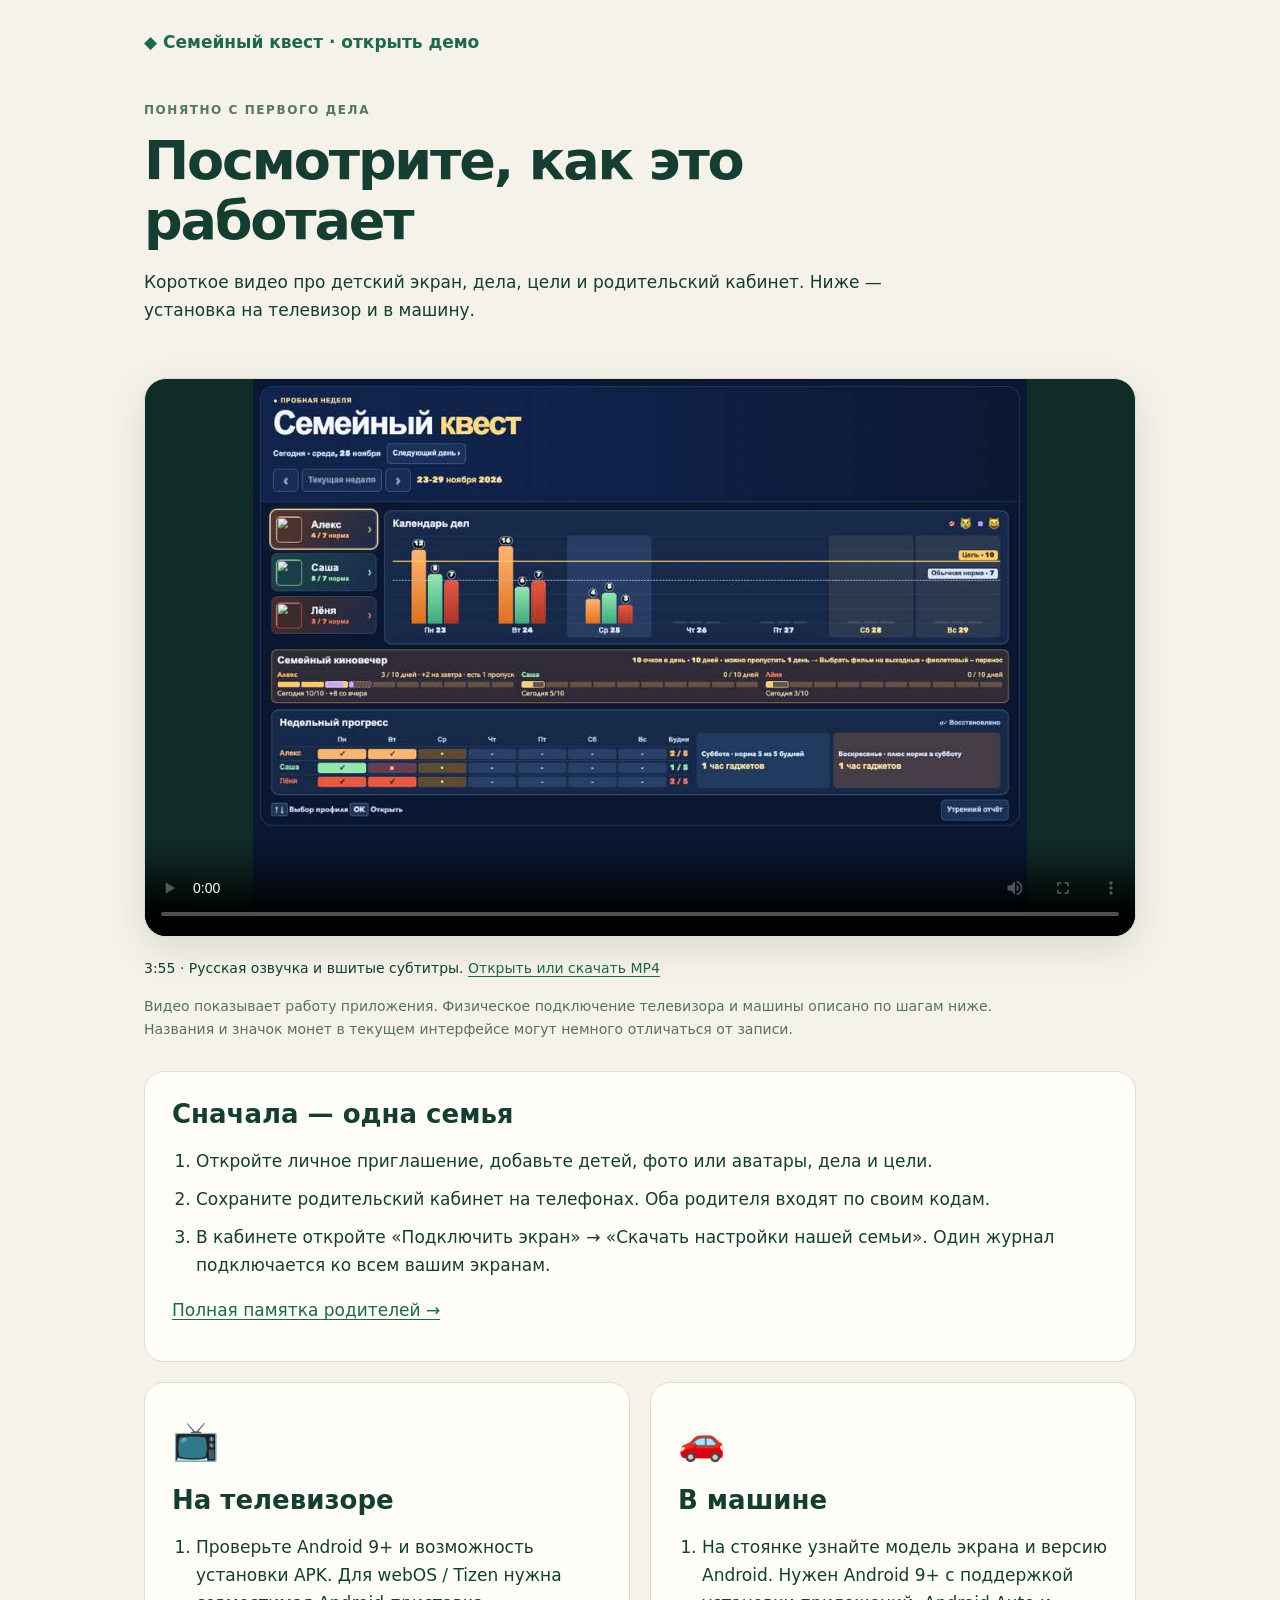
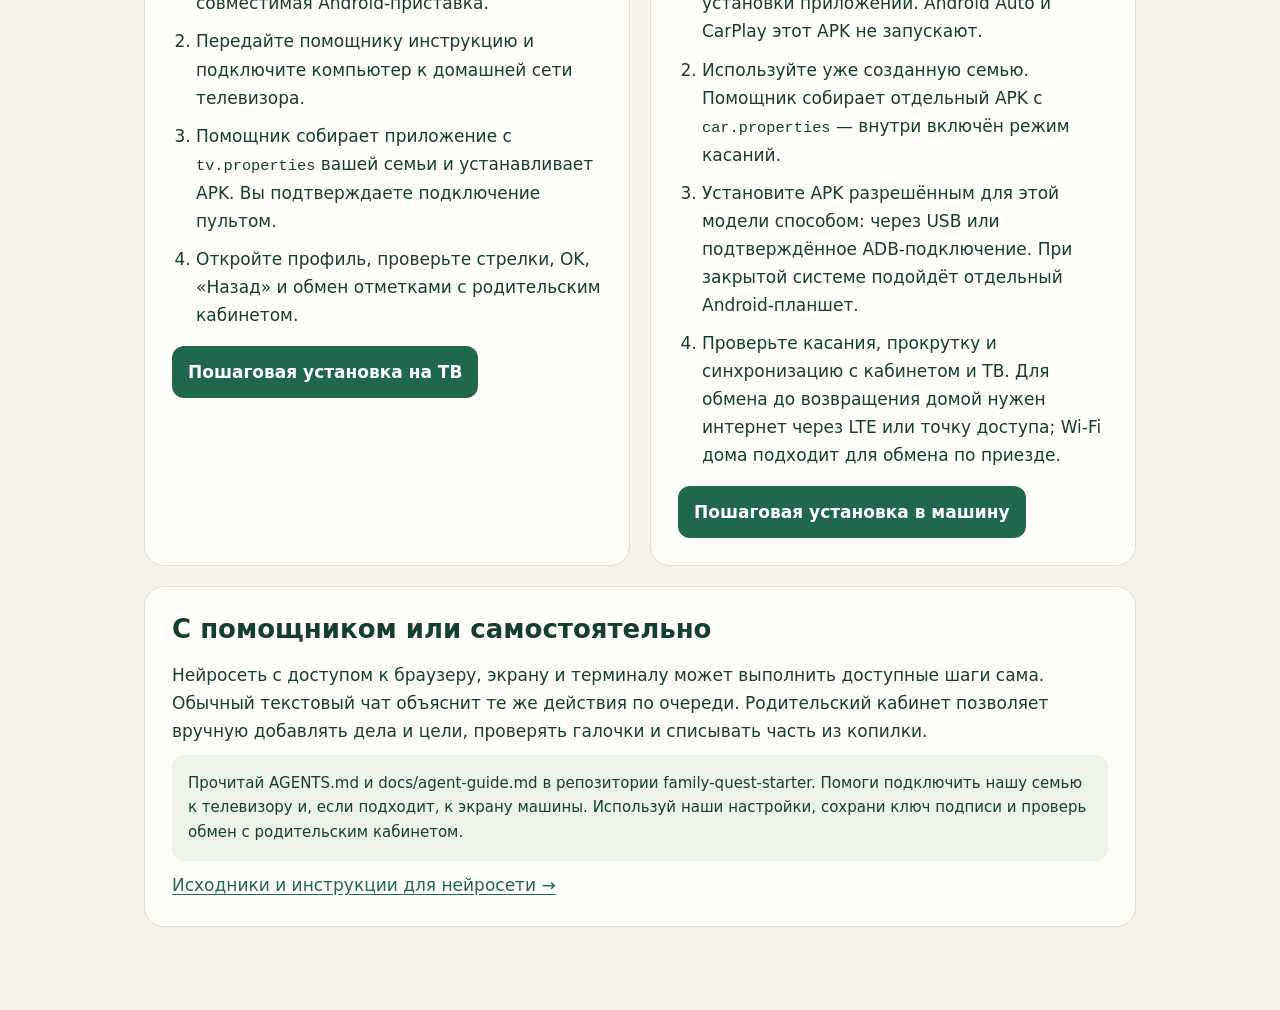
==== guide/index.html @ 2d3b4f33 "Publish watchable video guide and coin icons" ====
<!doctype html>
<html lang="ru"><head><meta charset="utf-8"><meta name="viewport" content="width=device-width,initial-scale=1">
<title>Видео и установка · Семейный квест</title><link rel="stylesheet" href="guide.css"></head>
<body><main>
<a class="brand" href="../?demo=1">◆ Семейный квест · открыть демо</a>
<header><p class="eyebrow">ПОНЯТНО С ПЕРВОГО ДЕЛА</p><h1>Посмотрите, как это работает</h1><p>Короткое видео про детский экран, дела, цели и родительский кабинет. Ниже — установка на телевизор и в машину.</p></header>
<section class="player" aria-label="Видеоинструкция на русском языке">
<video controls playsinline preload="metadata" poster="poster.jpg"><source src="https://github.com/KhunKomarov/family-quest-starter/releases/download/v1.3.0/family-quest-guide-ru.mp4" type="video/mp4">Откройте видео по ссылке под плеером.</video>
</section>
<p class="caption">3:55 · Русская озвучка и вшитые субтитры. <a href="https://github.com/KhunKomarov/family-quest-starter/releases/download/v1.3.0/family-quest-guide-ru.mp4">Открыть или скачать MP4</a></p>
<p class="note">Видео показывает работу приложения. Физическое подключение телевизора и машины описано по шагам ниже. Названия и значок монет в текущем интерфейсе могут немного отличаться от записи.</p>
<section><h2>Сначала — одна семья</h2><ol><li>Откройте личное приглашение, добавьте детей, фото или аватары, дела и цели.</li><li>Сохраните родительский кабинет на телефонах. Оба родителя входят по своим кодам.</li><li>В кабинете откройте «Подключить экран» → «Скачать настройки нашей семьи». Один журнал подключается ко всем вашим экранам.</li></ol><p><a href="https://github.com/KhunKomarov/family-quest-starter/blob/main/docs/family-guide.md">Полная памятка родителей →</a></p></section>
<div class="devices"><section><span class="device" aria-hidden="true">📺</span><h2>На телевизоре</h2><ol><li>Проверьте Android 9+ и возможность установки APK. Для webOS / Tizen нужна совместимая Android-приставка.</li><li>Передайте помощнику инструкцию и подключите компьютер к домашней сети телевизора.</li><li>Помощник собирает приложение с <code>tv.properties</code> вашей семьи и устанавливает APK. Вы подтверждаете подключение пультом.</li><li>Откройте профиль, проверьте стрелки, OK, «Назад» и обмен отметками с родительским кабинетом.</li></ol><a class="button" href="https://github.com/KhunKomarov/family-quest-starter/blob/main/docs/agent-guide.md">Пошаговая установка на ТВ</a></section>
<section id="car"><span class="device" aria-hidden="true">🚗</span><h2>В машине</h2><ol><li>На стоянке узнайте модель экрана и версию Android. Нужен Android 9+ с поддержкой установки приложений. Android Auto и CarPlay этот APK не запускают.</li><li>Используйте уже созданную семью. Помощник собирает отдельный APK с <code>car.properties</code> — внутри включён режим касаний.</li><li>Установите APK разрешённым для этой модели способом: через USB или подтверждённое ADB-подключение. При закрытой системе подойдёт отдельный Android-планшет.</li><li>Проверьте касания, прокрутку и синхронизацию с кабинетом и ТВ. Для обмена до возвращения домой нужен интернет через LTE или точку доступа; Wi-Fi дома подходит для обмена по приезде.</li></ol><a class="button" href="https://github.com/KhunKomarov/family-quest-starter/blob/main/docs/car-install.md">Пошаговая установка в машину</a></section></div>
<section><h2>С помощником или самостоятельно</h2><p>Нейросеть с доступом к браузеру, экрану и терминалу может выполнить доступные шаги сама. Обычный текстовый чат объяснит те же действия по очереди. Родительский кабинет позволяет вручную добавлять дела и цели, проверять галочки и списывать часть из копилки.</p><p class="prompt">Прочитай AGENTS.md и docs/agent-guide.md в репозитории family-quest-starter. Помоги подключить нашу семью к телевизору и, если подходит, к экрану машины. Используй наши настройки, сохрани ключ подписи и проверь обмен с родительским кабинетом.</p><a href="https://github.com/KhunKomarov/family-quest-starter">Исходники и инструкции для нейросети →</a></section>
</main></body></html>
---- guide/guide.css ----
*{box-sizing:border-box}body{margin:0;background:#f5f2e9;color:#153d32;font:17px/1.65 system-ui,sans-serif}main{max-width:1040px;margin:auto;padding:28px 24px 64px}a{color:#1f674d;text-underline-offset:3px}.brand{font-weight:750;text-decoration:none}header{max-width:770px;padding:35px 0 24px}h1{font-size:clamp(33px,5vw,54px);line-height:1.12;letter-spacing:-.04em;margin:10px 0 16px}h2{line-height:1.2;margin:0 0 15px;font-size:26px}p{margin:10px 0}.eyebrow{font-size:12px;letter-spacing:.13em;font-weight:800;color:#557568}.player{padding:0;background:#102c27;border-radius:22px;overflow:hidden;box-shadow:0 12px 36px #163c3220}.player video{display:block;width:100%;aspect-ratio:16/9}.caption{font-size:14px;margin:15px 0}.note{font-size:14px;color:#587064;max-width:850px;margin-bottom:30px}section{padding:27px;background:#fffdf8;border:1px solid #dedfd3;border-radius:20px;margin:20px 0}ol{padding-left:24px}li{margin:10px 0}.devices{display:grid;grid-template-columns:1fr 1fr;gap:20px}.devices section{margin:0}.device{font-size:38px;display:block;margin-bottom:12px}.button{display:inline-block;padding:12px 16px;min-height:48px;background:#1f674d;color:white;border-radius:12px;text-decoration:none;font-weight:650}.prompt{padding:16px;border-radius:12px;background:#edf3e9;font-size:15px}code{font-size:.9em;overflow-wrap:anywhere}:focus-visible{outline:3px solid #b47714;outline-offset:4px}@media(max-width:680px){main{padding:20px 16px 40px}.devices{grid-template-columns:1fr}section{padding:21px}.caption a{display:block}}
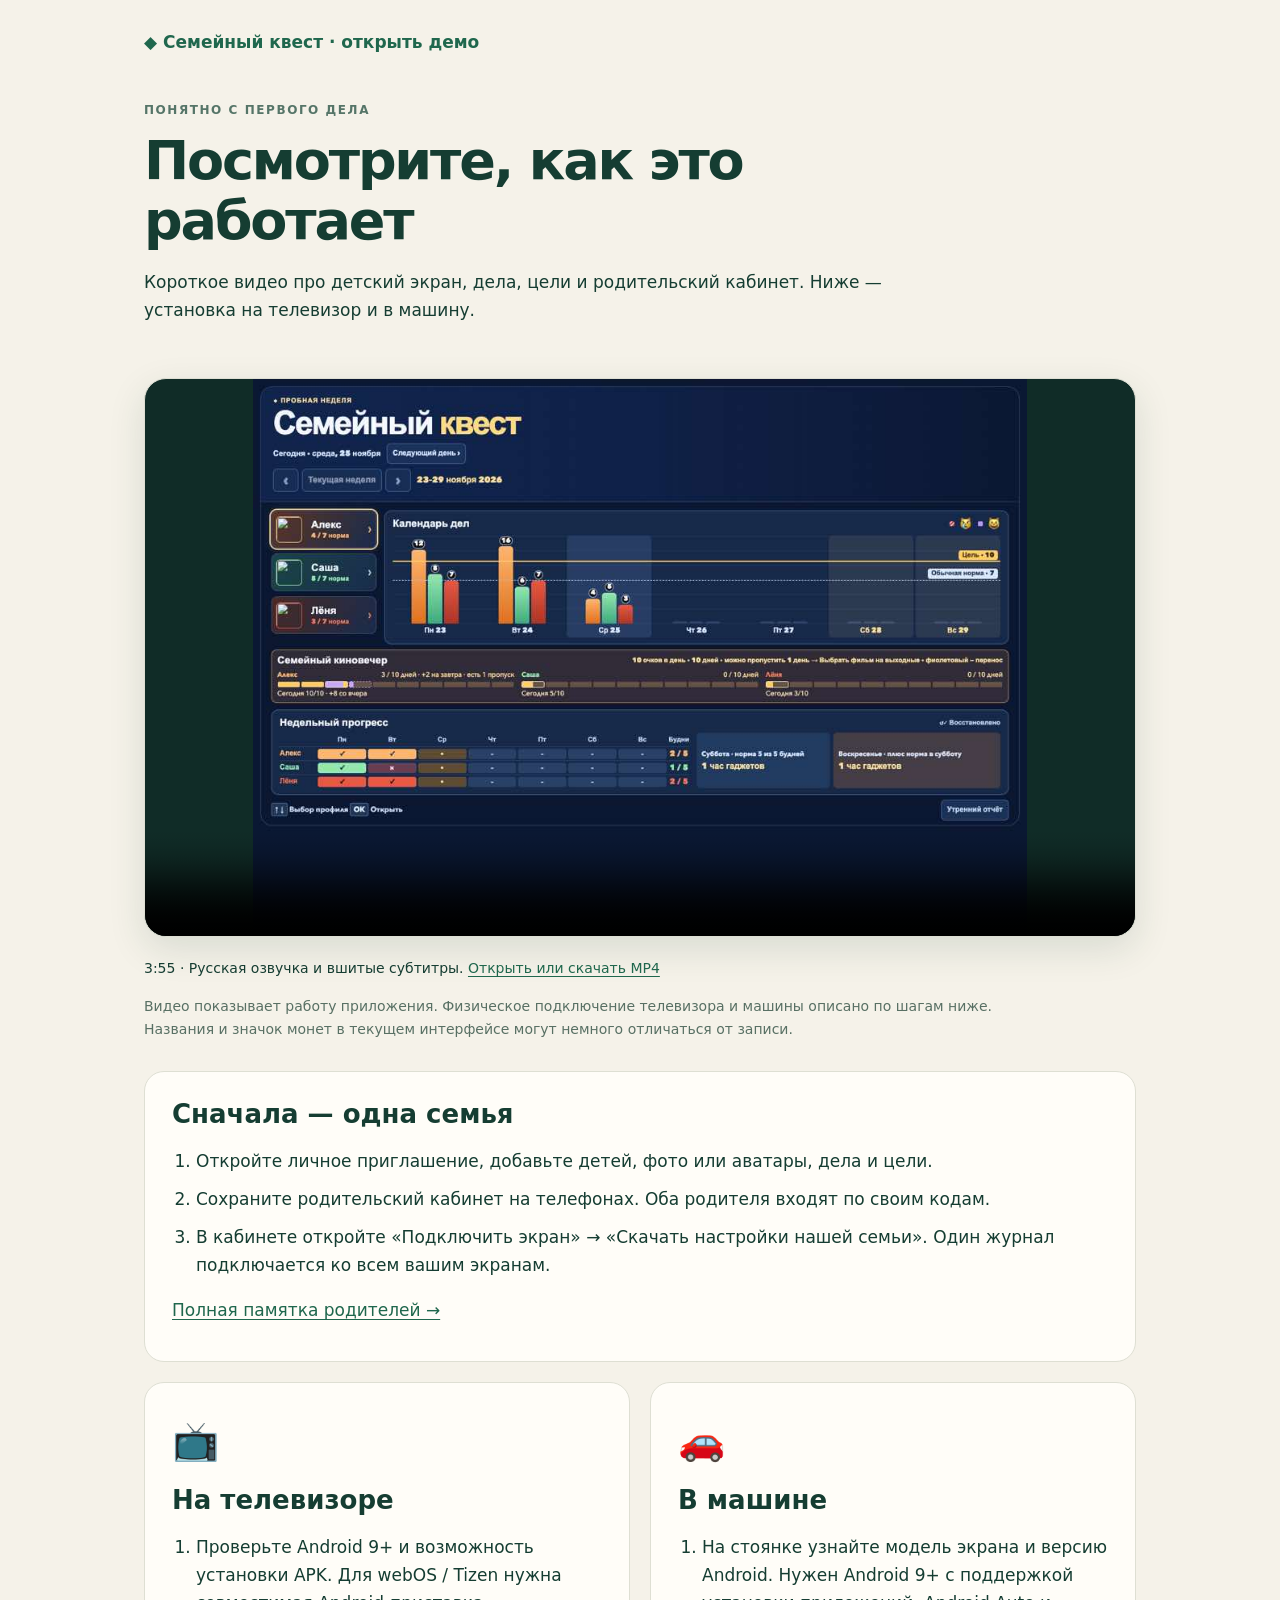
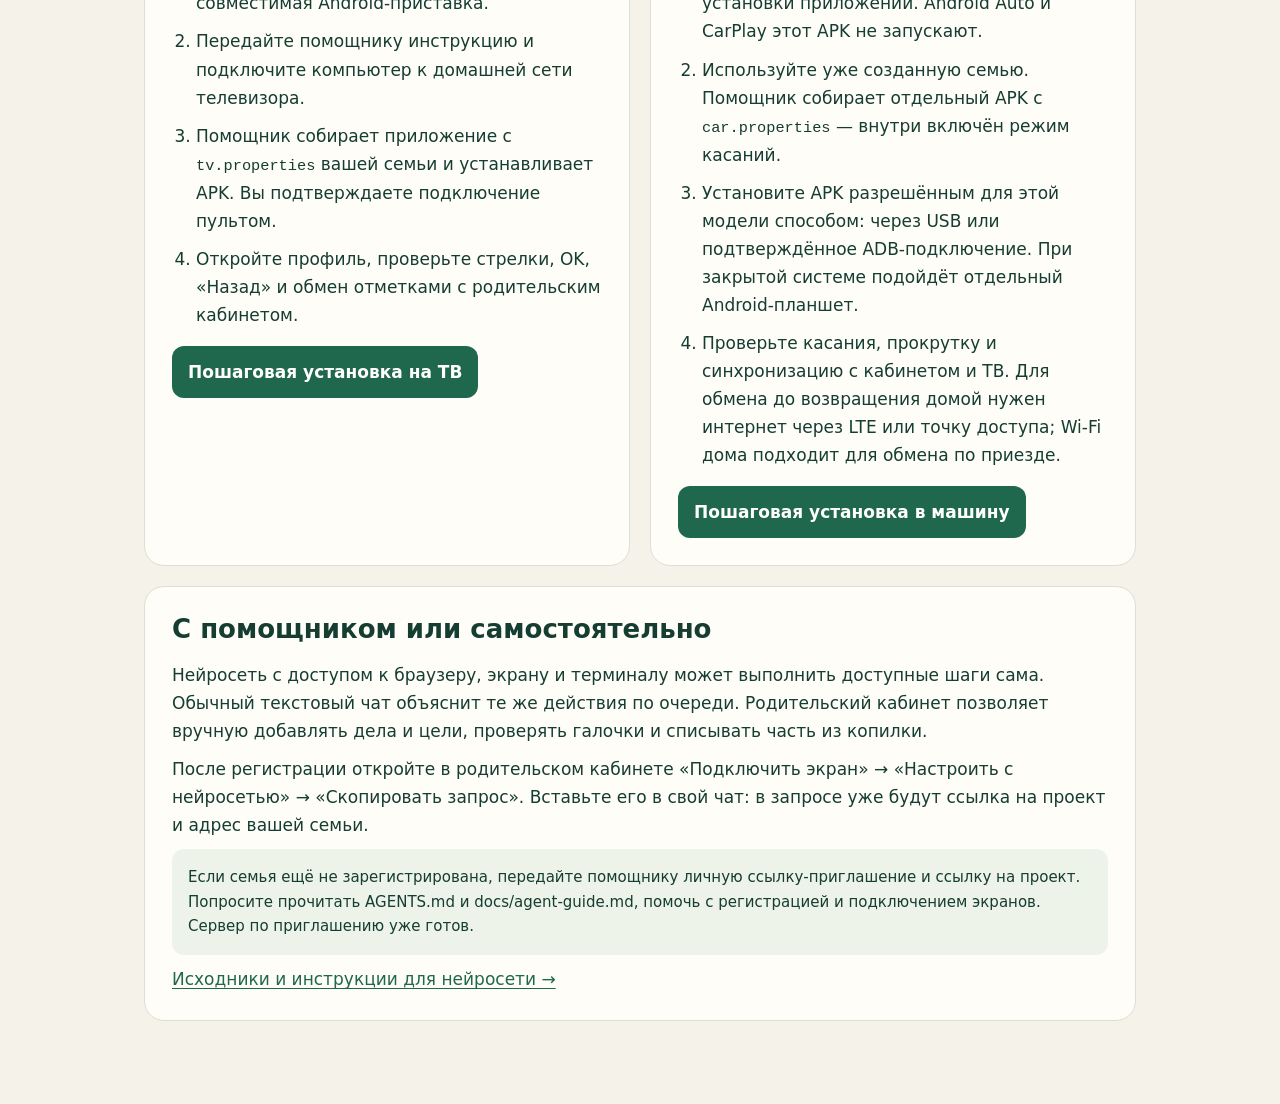
==== commit 28e074b5: "Explain where to copy the family's AI setup request" ====
--- a/guide/index.html
+++ b/guide/index.html
@@ -12,5 +12,5 @@
 <section><h2>Сначала — одна семья</h2><ol><li>Откройте личное приглашение, добавьте детей, фото или аватары, дела и цели.</li><li>Сохраните родительский кабинет на телефонах. Оба родителя входят по своим кодам.</li><li>В кабинете откройте «Подключить экран» → «Скачать настройки нашей семьи». Один журнал подключается ко всем вашим экранам.</li></ol><p><a href="https://github.com/KhunKomarov/family-quest-starter/blob/main/docs/family-guide.md">Полная памятка родителей →</a></p></section>
 <div class="devices"><section><span class="device" aria-hidden="true">📺</span><h2>На телевизоре</h2><ol><li>Проверьте Android 9+ и возможность установки APK. Для webOS / Tizen нужна совместимая Android-приставка.</li><li>Передайте помощнику инструкцию и подключите компьютер к домашней сети телевизора.</li><li>Помощник собирает приложение с <code>tv.properties</code> вашей семьи и устанавливает APK. Вы подтверждаете подключение пультом.</li><li>Откройте профиль, проверьте стрелки, OK, «Назад» и обмен отметками с родительским кабинетом.</li></ol><a class="button" href="https://github.com/KhunKomarov/family-quest-starter/blob/main/docs/agent-guide.md">Пошаговая установка на ТВ</a></section>
 <section id="car"><span class="device" aria-hidden="true">🚗</span><h2>В машине</h2><ol><li>На стоянке узнайте модель экрана и версию Android. Нужен Android 9+ с поддержкой установки приложений. Android Auto и CarPlay этот APK не запускают.</li><li>Используйте уже созданную семью. Помощник собирает отдельный APK с <code>car.properties</code> — внутри включён режим касаний.</li><li>Установите APK разрешённым для этой модели способом: через USB или подтверждённое ADB-подключение. При закрытой системе подойдёт отдельный Android-планшет.</li><li>Проверьте касания, прокрутку и синхронизацию с кабинетом и ТВ. Для обмена до возвращения домой нужен интернет через LTE или точку доступа; Wi-Fi дома подходит для обмена по приезде.</li></ol><a class="button" href="https://github.com/KhunKomarov/family-quest-starter/blob/main/docs/car-install.md">Пошаговая установка в машину</a></section></div>
-<section><h2>С помощником или самостоятельно</h2><p>Нейросеть с доступом к браузеру, экрану и терминалу может выполнить доступные шаги сама. Обычный текстовый чат объяснит те же действия по очереди. Родительский кабинет позволяет вручную добавлять дела и цели, проверять галочки и списывать часть из копилки.</p><p class="prompt">Прочитай AGENTS.md и docs/agent-guide.md в репозитории family-quest-starter. Помоги подключить нашу семью к телевизору и, если подходит, к экрану машины. Используй наши настройки, сохрани ключ подписи и проверь обмен с родительским кабинетом.</p><a href="https://github.com/KhunKomarov/family-quest-starter">Исходники и инструкции для нейросети →</a></section>
+<section id="ai"><h2>С помощником или самостоятельно</h2><p>Нейросеть с доступом к браузеру, экрану и терминалу может выполнить доступные шаги сама. Обычный текстовый чат объяснит те же действия по очереди. Родительский кабинет позволяет вручную добавлять дела и цели, проверять галочки и списывать часть из копилки.</p><p>После регистрации откройте в родительском кабинете «Подключить экран» → «Настроить с нейросетью» → «Скопировать запрос». Вставьте его в свой чат: в запросе уже будут ссылка на проект и адрес вашей семьи.</p><p class="prompt">Если семья ещё не зарегистрирована, передайте помощнику личную ссылку-приглашение и ссылку на проект. Попросите прочитать AGENTS.md и docs/agent-guide.md, помочь с регистрацией и подключением экранов. Сервер по приглашению уже готов.</p><a href="https://github.com/KhunKomarov/family-quest-starter">Исходники и инструкции для нейросети →</a></section>
 </main></body></html>
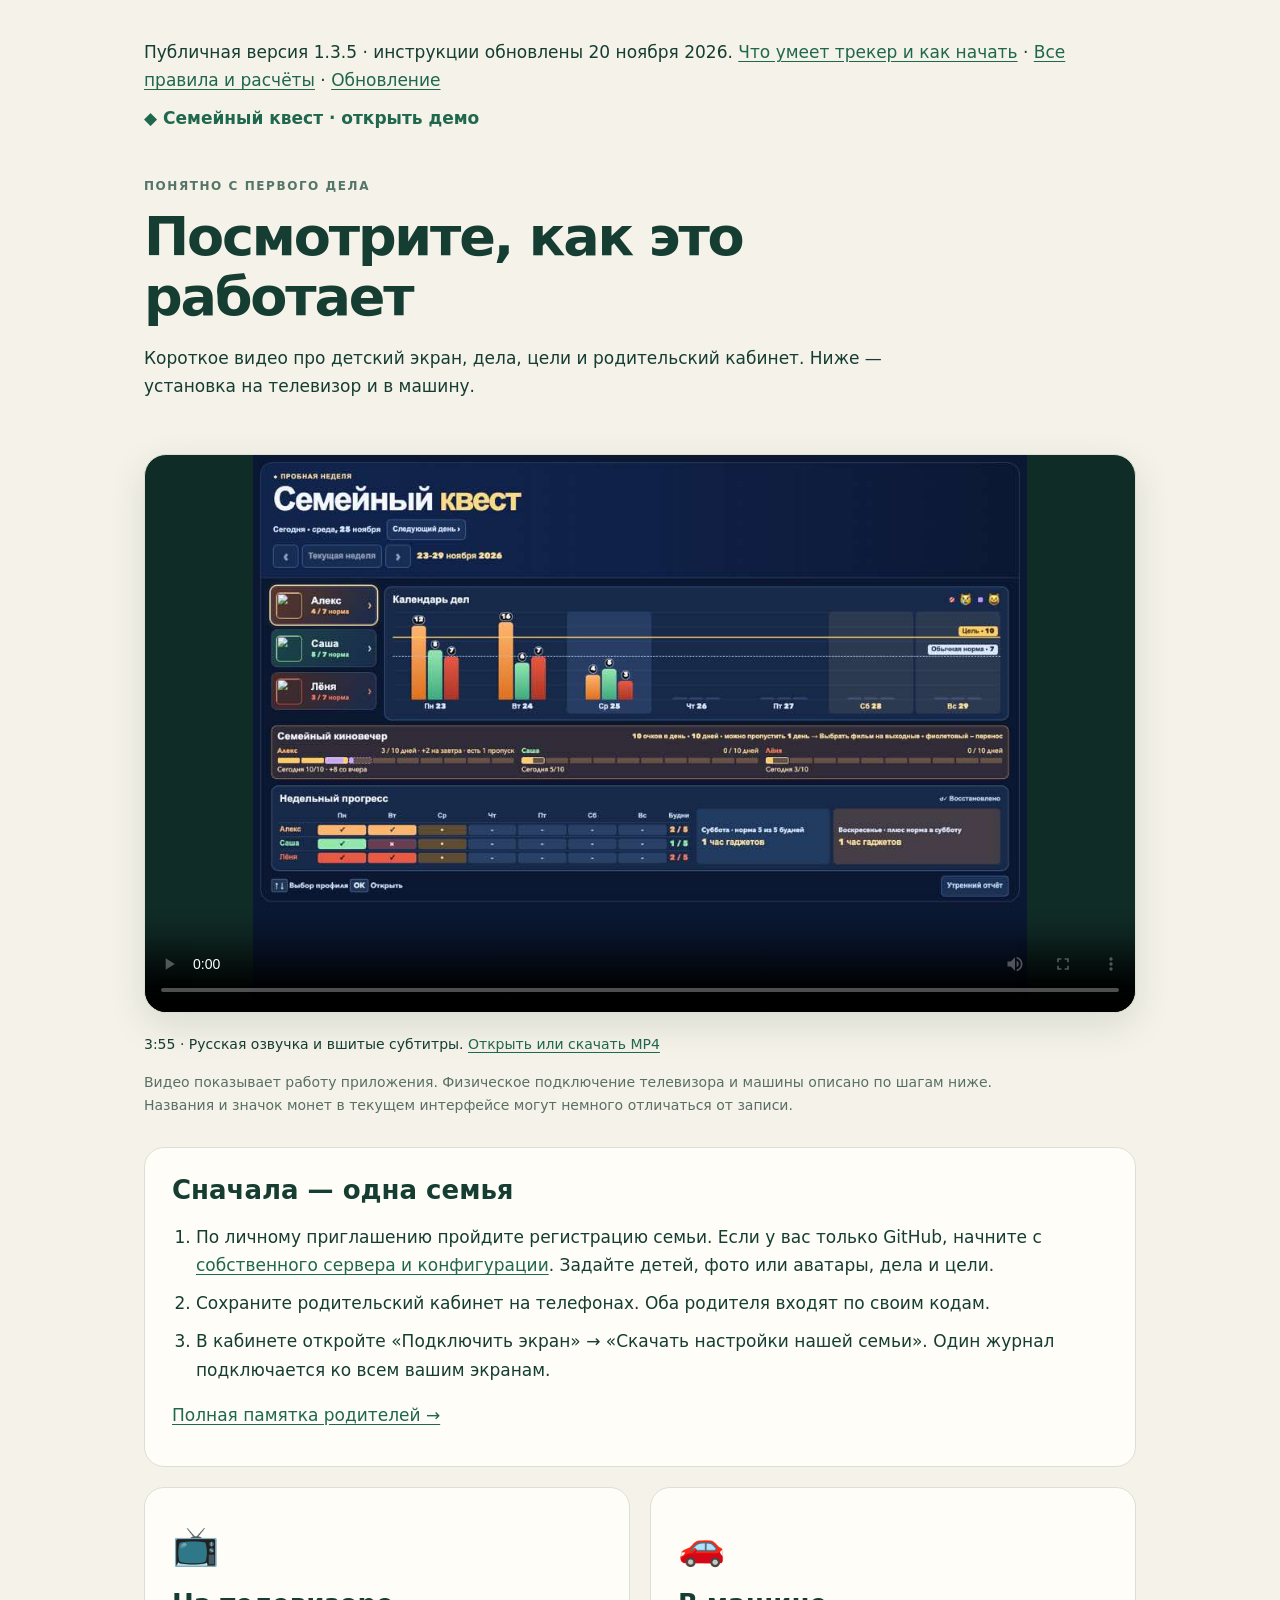
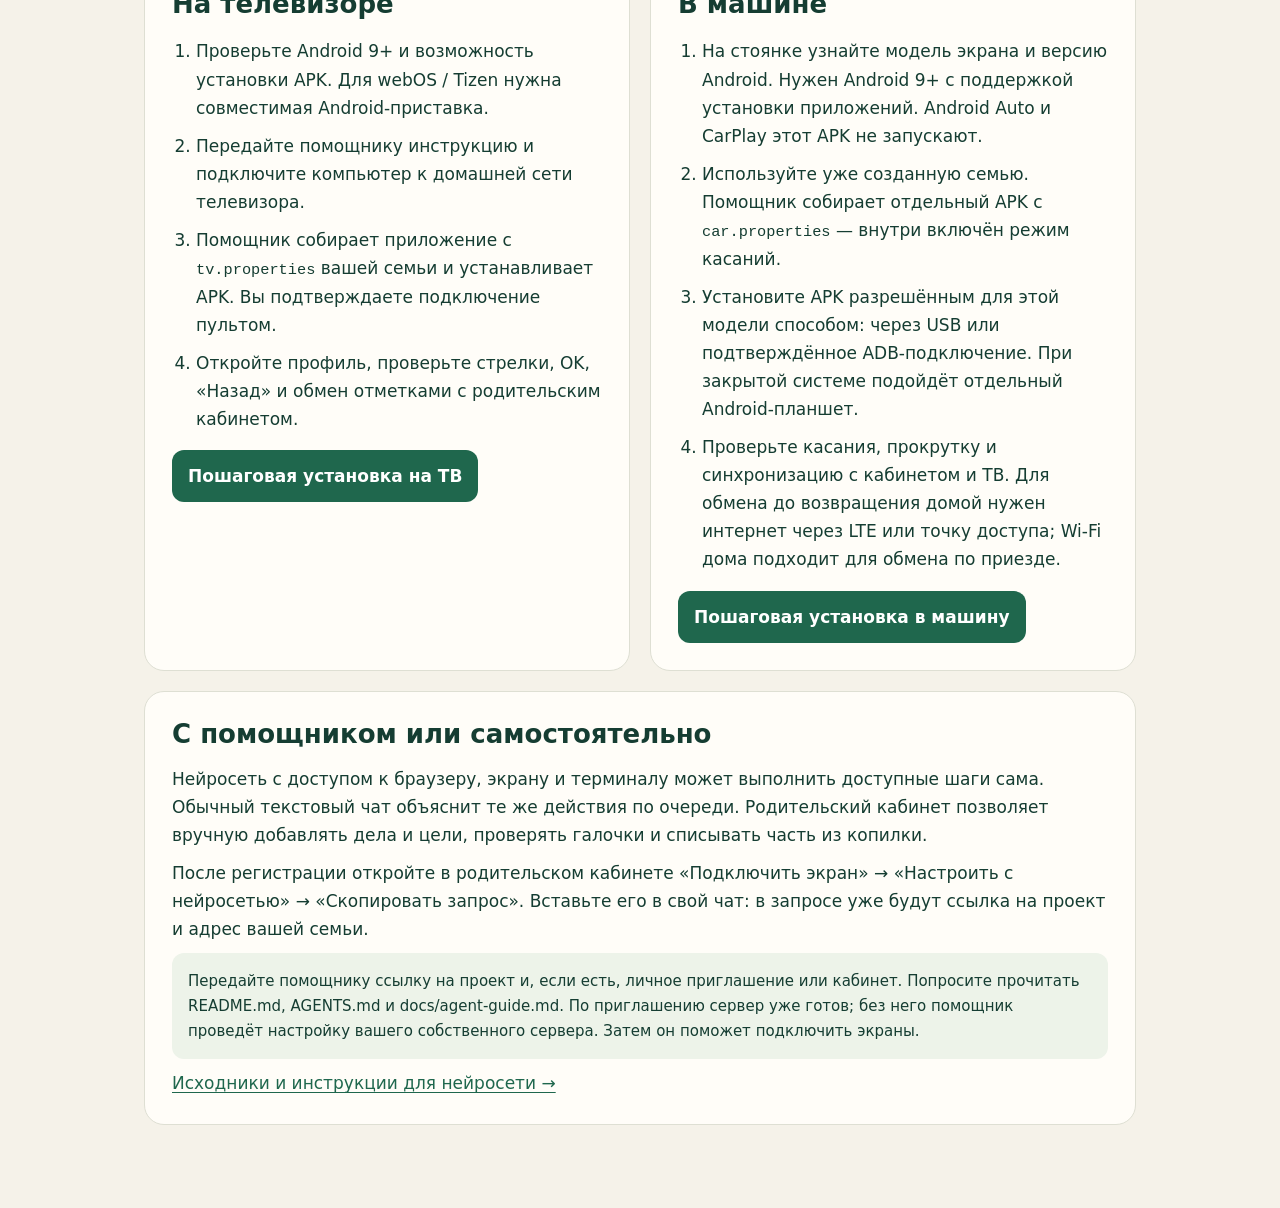
==== commit 81a28c2a: "Link current setup, scoring rules and update guide from video page" ====
--- a/guide/index.html
+++ b/guide/index.html
@@ -2,6 +2,8 @@
 <html lang="ru"><head><meta charset="utf-8"><meta name="viewport" content="width=device-width,initial-scale=1">
 <title>Видео и установка · Семейный квест</title><link rel="stylesheet" href="guide.css"></head>
 <body><main>
+<p>Публичная версия 1.3.5 · инструкции обновлены 20 ноября 2026. <a href="https://github.com/KhunKomarov/family-quest-starter#readme">Что умеет трекер и как начать</a> · <a href="https://github.com/KhunKomarov/family-quest-starter/blob/main/docs/rules.md">Все правила и расчёты</a> · <a href="https://github.com/KhunKomarov/family-quest-starter/blob/main/docs/updating.md">Обновление</a></p>
+
 <a class="brand" href="../?demo=1">◆ Семейный квест · открыть демо</a>
 <header><p class="eyebrow">ПОНЯТНО С ПЕРВОГО ДЕЛА</p><h1>Посмотрите, как это работает</h1><p>Короткое видео про детский экран, дела, цели и родительский кабинет. Ниже — установка на телевизор и в машину.</p></header>
 <section class="player" aria-label="Видеоинструкция на русском языке">
@@ -9,8 +11,8 @@
 </section>
 <p class="caption">3:55 · Русская озвучка и вшитые субтитры. <a href="https://github.com/KhunKomarov/family-quest-starter/releases/download/v1.3.0/family-quest-guide-ru.mp4">Открыть или скачать MP4</a></p>
 <p class="note">Видео показывает работу приложения. Физическое подключение телевизора и машины описано по шагам ниже. Названия и значок монет в текущем интерфейсе могут немного отличаться от записи.</p>
-<section><h2>Сначала — одна семья</h2><ol><li>Откройте личное приглашение, добавьте детей, фото или аватары, дела и цели.</li><li>Сохраните родительский кабинет на телефонах. Оба родителя входят по своим кодам.</li><li>В кабинете откройте «Подключить экран» → «Скачать настройки нашей семьи». Один журнал подключается ко всем вашим экранам.</li></ol><p><a href="https://github.com/KhunKomarov/family-quest-starter/blob/main/docs/family-guide.md">Полная памятка родителей →</a></p></section>
+<section><h2>Сначала — одна семья</h2><ol><li>По личному приглашению пройдите регистрацию семьи. Если у вас только GitHub, начните с <a href="https://github.com/KhunKomarov/family-quest-starter/blob/main/docs/install.md">собственного сервера и конфигурации</a>. Задайте детей, фото или аватары, дела и цели.</li><li>Сохраните родительский кабинет на телефонах. Оба родителя входят по своим кодам.</li><li>В кабинете откройте «Подключить экран» → «Скачать настройки нашей семьи». Один журнал подключается ко всем вашим экранам.</li></ol><p><a href="https://github.com/KhunKomarov/family-quest-starter/blob/main/docs/family-guide.md">Полная памятка родителей →</a></p></section>
 <div class="devices"><section><span class="device" aria-hidden="true">📺</span><h2>На телевизоре</h2><ol><li>Проверьте Android 9+ и возможность установки APK. Для webOS / Tizen нужна совместимая Android-приставка.</li><li>Передайте помощнику инструкцию и подключите компьютер к домашней сети телевизора.</li><li>Помощник собирает приложение с <code>tv.properties</code> вашей семьи и устанавливает APK. Вы подтверждаете подключение пультом.</li><li>Откройте профиль, проверьте стрелки, OK, «Назад» и обмен отметками с родительским кабинетом.</li></ol><a class="button" href="https://github.com/KhunKomarov/family-quest-starter/blob/main/docs/agent-guide.md">Пошаговая установка на ТВ</a></section>
 <section id="car"><span class="device" aria-hidden="true">🚗</span><h2>В машине</h2><ol><li>На стоянке узнайте модель экрана и версию Android. Нужен Android 9+ с поддержкой установки приложений. Android Auto и CarPlay этот APK не запускают.</li><li>Используйте уже созданную семью. Помощник собирает отдельный APK с <code>car.properties</code> — внутри включён режим касаний.</li><li>Установите APK разрешённым для этой модели способом: через USB или подтверждённое ADB-подключение. При закрытой системе подойдёт отдельный Android-планшет.</li><li>Проверьте касания, прокрутку и синхронизацию с кабинетом и ТВ. Для обмена до возвращения домой нужен интернет через LTE или точку доступа; Wi-Fi дома подходит для обмена по приезде.</li></ol><a class="button" href="https://github.com/KhunKomarov/family-quest-starter/blob/main/docs/car-install.md">Пошаговая установка в машину</a></section></div>
-<section id="ai"><h2>С помощником или самостоятельно</h2><p>Нейросеть с доступом к браузеру, экрану и терминалу может выполнить доступные шаги сама. Обычный текстовый чат объяснит те же действия по очереди. Родительский кабинет позволяет вручную добавлять дела и цели, проверять галочки и списывать часть из копилки.</p><p>После регистрации откройте в родительском кабинете «Подключить экран» → «Настроить с нейросетью» → «Скопировать запрос». Вставьте его в свой чат: в запросе уже будут ссылка на проект и адрес вашей семьи.</p><p class="prompt">Если семья ещё не зарегистрирована, передайте помощнику личную ссылку-приглашение и ссылку на проект. Попросите прочитать AGENTS.md и docs/agent-guide.md, помочь с регистрацией и подключением экранов. Сервер по приглашению уже готов.</p><a href="https://github.com/KhunKomarov/family-quest-starter">Исходники и инструкции для нейросети →</a></section>
+<section id="ai"><h2>С помощником или самостоятельно</h2><p>Нейросеть с доступом к браузеру, экрану и терминалу может выполнить доступные шаги сама. Обычный текстовый чат объяснит те же действия по очереди. Родительский кабинет позволяет вручную добавлять дела и цели, проверять галочки и списывать часть из копилки.</p><p>После регистрации откройте в родительском кабинете «Подключить экран» → «Настроить с нейросетью» → «Скопировать запрос». Вставьте его в свой чат: в запросе уже будут ссылка на проект и адрес вашей семьи.</p><p class="prompt">Передайте помощнику ссылку на проект и, если есть, личное приглашение или кабинет. Попросите прочитать README.md, AGENTS.md и docs/agent-guide.md. По приглашению сервер уже готов; без него помощник проведёт настройку вашего собственного сервера. Затем он поможет подключить экраны.</p><a href="https://github.com/KhunKomarov/family-quest-starter">Исходники и инструкции для нейросети →</a></section>
 </main></body></html>
